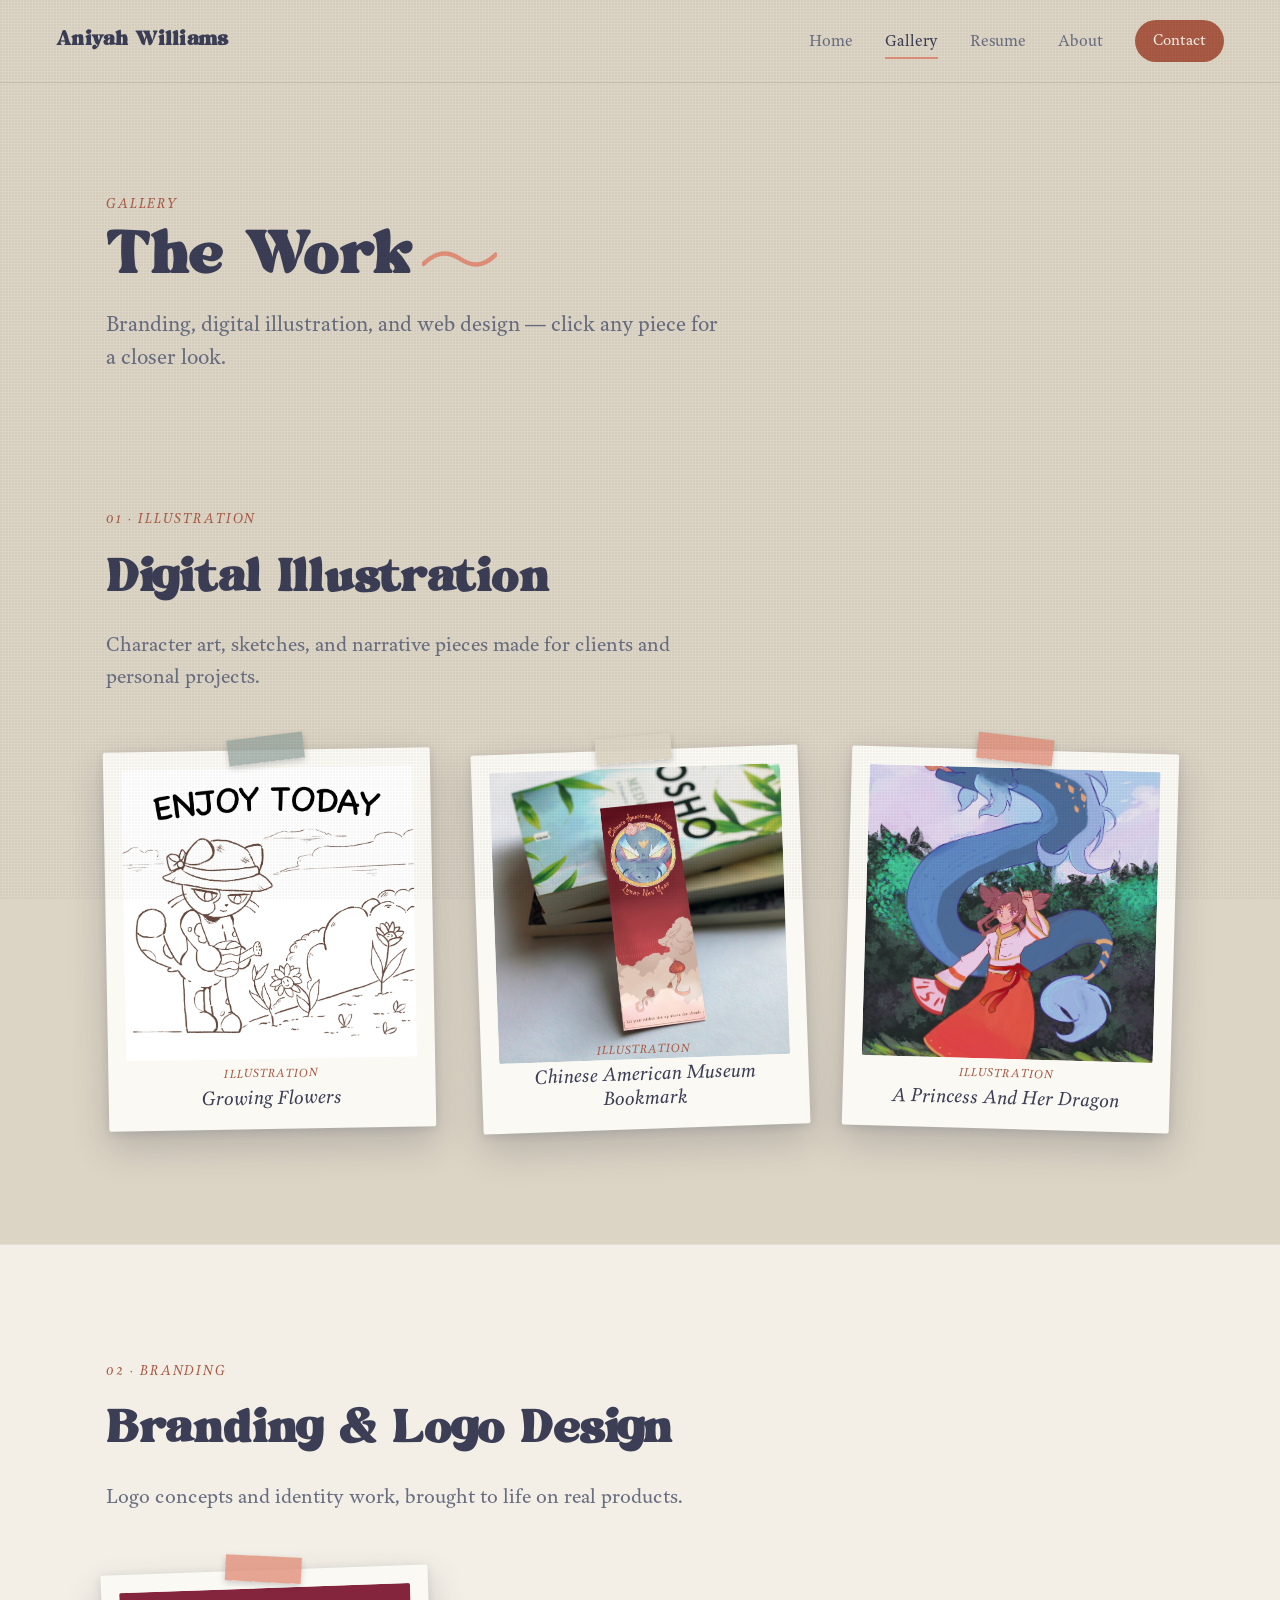
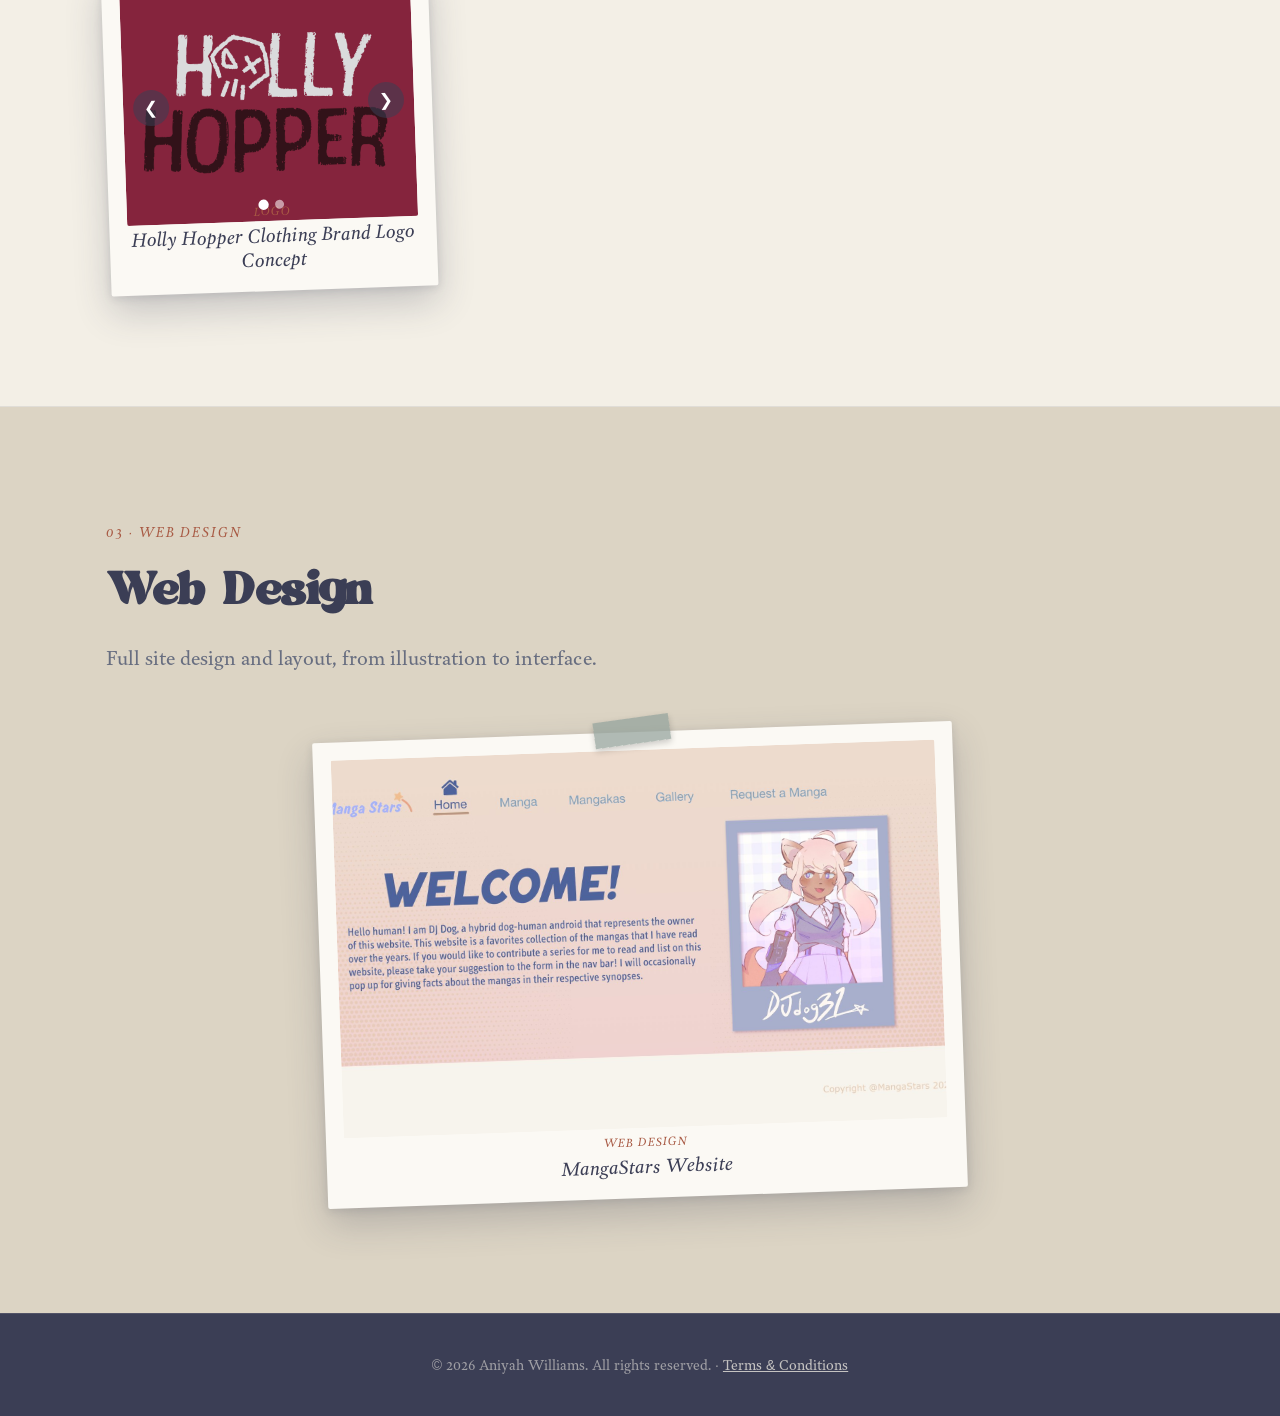
==== gallery.html @ 99037d74 "Replace with new portfolio site (tablet/phone layouts, Pages-ready) Co-Authored-By: Claude Sonnet 5." ====
<!DOCTYPE html>
<html lang="en">
<head>
<meta charset="UTF-8">
<meta name="viewport" content="width=device-width, initial-scale=1.0">
<title>Gallery — Aniyah Williams</title>
<meta name="description" content="Illustration and graphic design gallery by Aniyah Williams — branding, digital illustration, and web design.">
<link rel="stylesheet" href="style.css">
</head>
<body>

<div class="grain"></div>

<header class="site-header">
  <a href="index.html" class="logo">Aniyah Williams</a>
  <nav class="nav">
    <a href="index.html">Home</a>
    <a href="gallery.html" class="active">Gallery</a>
    <a href="resume.html">Resume</a>
    <a href="index.html#about">About</a>
    <a href="contact.html" class="nav-cta">Contact</a>
  </nav>
  <button class="nav-toggle" aria-label="Toggle menu" aria-expanded="false">
    <span></span><span></span><span></span>
  </button>
</header>

<main id="top">

  <!-- PAGE INTRO -->
  <section class="page-intro">
    <p class="eyebrow">Gallery</p>
    <h1>The Work<span class="scribble" aria-hidden="true"></span></h1>
    <p class="hero-sub">Branding, digital illustration, and web design — click any piece for a closer look.</p>
  </section>

  <!-- DIGITAL ILLUSTRATION -->
  <section id="illustration" class="gallery-section">
    <div class="section-head">
      <p class="eyebrow">01 · Illustration</p>
      <h2>Digital Illustration</h2>
      <p class="section-sub">Character art, sketches, and narrative pieces made for clients and personal projects.</p>
    </div>
    <div class="gallery" data-gallery="illustration">
      <figure class="card polaroid pin-c">
        <span class="tape c1" aria-hidden="true"></span>
        <button type="button" class="card-trigger" data-full="assets/growing-flowers.jpg" data-title="Growing Flowers">
          <img src="assets/growing-flowers.jpg" alt="Growing Flowers" loading="lazy">
        </button>
        <figcaption><span class="tag">Illustration</span>Growing Flowers</figcaption>
      </figure>
      <figure class="card polaroid pin-a">
        <span class="tape c3" aria-hidden="true"></span>
        <button type="button" class="card-trigger" data-full="assets/chinese-american-museum-bookmark.jpg" data-title="Chinese American Museum Bookmark">
          <img src="assets/chinese-american-museum-bookmark.jpg" alt="Chinese American Museum Bookmark" loading="lazy">
        </button>
        <figcaption><span class="tag">Illustration</span>Chinese American Museum Bookmark</figcaption>
      </figure>
      <figure class="card polaroid pin-b">
        <span class="tape c2" aria-hidden="true"></span>
        <button type="button" class="card-trigger" data-full="assets/princess-and-her-dragon.jpg" data-title="A Princess And Her Dragon">
          <img src="assets/princess-and-her-dragon.jpg" alt="A Princess And Her Dragon" loading="lazy">
        </button>
        <figcaption><span class="tag">Illustration</span>A Princess And Her Dragon</figcaption>
      </figure>
    </div>
  </section>

  <!-- BRANDING & LOGO DESIGN -->
  <section id="branding" class="gallery-section alt">
    <div class="section-head">
      <p class="eyebrow">02 · Branding</p>
      <h2>Branding &amp; Logo Design</h2>
      <p class="section-sub">Logo concepts and identity work, brought to life on real products.</p>
    </div>
    <div class="gallery" data-gallery="branding">

      <!-- Holly Hopper: carousel (click between logo and sweatshirt mockup) -->
      <figure class="card polaroid pin-a carousel-card">
        <span class="tape c2" aria-hidden="true"></span>
        <div class="carousel-viewport">
          <button type="button" class="card-trigger carousel-slide" data-full="assets/holly-hopper-logo.png" data-title="Holly Hopper Clothing Brand Logo Concept" data-tag="Logo">
            <img src="assets/holly-hopper-logo.png" alt="Holly Hopper Clothing Brand Logo Concept" loading="lazy">
          </button>
          <button type="button" class="card-trigger carousel-slide" data-full="assets/holly-hopper-sweatshirt-mockup.jpg" data-title="Holly Hopper Clothing Brand Logo Concept" data-tag="Mockup" hidden>
            <img src="assets/holly-hopper-sweatshirt-mockup.jpg" alt="Holly Hopper Clothing Brand Logo Concept" loading="lazy">
          </button>
          <button type="button" class="carousel-arrow carousel-prev" aria-label="Previous image">&#10094;</button>
          <button type="button" class="carousel-arrow carousel-next" aria-label="Next image">&#10095;</button>
          <div class="carousel-dots">
            <button type="button" class="carousel-dot active" aria-label="Show logo"></button>
            <button type="button" class="carousel-dot" aria-label="Show sweatshirt mockup"></button>
          </div>
        </div>
        <figcaption><span class="tag">Logo</span>Holly Hopper Clothing Brand Logo Concept</figcaption>
      </figure>

    </div>
  </section>

  <!-- WEB DESIGN -->
  <section id="web-design" class="gallery-section">
    <div class="section-head">
      <p class="eyebrow">03 · Web Design</p>
      <h2>Web Design</h2>
      <p class="section-sub">Full site design and layout, from illustration to interface.</p>
    </div>
    <div class="gallery gallery-wide" data-gallery="web-design">
      <figure class="card polaroid pin-a">
        <span class="tape c1" aria-hidden="true"></span>
        <button type="button" class="card-trigger"
          data-full="assets/mangastars-website.jpg"
          data-title="MangaStars Website"
          data-link="https://xd.adobe.com/view/fbc88819-b9a7-4cab-a18f-7c09ad77867a-ae9b/"
          data-link-label="Prototype">
          <img src="assets/mangastars-website.jpg" alt="MangaStars Website" loading="lazy">
        </button>
        <figcaption><span class="tag">Web Design</span>MangaStars Website</figcaption>
      </figure>
    </div>
  </section>

</main>

<footer class="site-footer">
  <p>&copy; <span id="year"></span> Aniyah Williams. All rights reserved. &middot; <a href="terms.html">Terms &amp; Conditions</a></p>
</footer>

<!-- LIGHTBOX -->
<div class="lightbox" id="lightbox" role="dialog" aria-modal="true" aria-hidden="true">
  <button class="lightbox-close" id="lightboxClose" aria-label="Close">&times;</button>
  <figure class="lightbox-figure">
    <img id="lightboxImage" src="" alt="">
    <figcaption id="lightboxCaption"></figcaption>
    <div class="lightbox-extra" id="lightboxExtra"></div>
  </figure>
</div>

<script src="script.js"></script>
</body>
</html>
---- style.css ----
/* ===========================================================
   Aniyah Williams — Illustration Portfolio
   Sketchbook-inspired design system
=========================================================== */

@font-face {
  font-family: "Garvistest";
  src: url("assets/fonts/garvistest-regular.otf") format("opentype");
  font-weight: 400;
  font-style: normal;
  font-display: swap;
}
@font-face {
  font-family: "Garvistest";
  src: url("assets/fonts/garvistest-italic.otf") format("opentype");
  font-weight: 400;
  font-style: italic;
  font-display: swap;
}
@font-face {
  font-family: "Hukela Wild Display";
  src: url("assets/fonts/hukela-wild-display-regular.otf") format("opentype");
  font-weight: 400;
  font-style: normal;
  font-display: swap;
}

:root {
  --navy: #3B3E55;
  --slate: #686E80;
  --sage: #93A29B;
  --sand: #DCD4C4;
  --coral: #E08E79;
  --terracotta: #A85A44;

  --bg: var(--sand);
  --ink: var(--navy);
  --ink-soft: var(--slate);
  --paper: #F3EFE6;

  --font-display: "Hukela Wild Display", Georgia, serif;
  --display-tracking: 0.016em; /* tracking 16 (1/1000 em units) */
  --font-body: "Garvistest", -apple-system, BlinkMacSystemFont, sans-serif;
  --font-mono: "Garvistest", -apple-system, BlinkMacSystemFont, sans-serif; /* accent cut — always paired with font-style: italic */

  --gutter: clamp(20px, 5vw, 56px);
  --radius: 6px;
  --max-width: 1180px;
  --section-pad: clamp(64px, 9vw, 120px);
}

* { box-sizing: border-box; }

html {
  scroll-behavior: smooth;
  font-size: 106.25%; /* ~17px base */
}

@media (prefers-reduced-motion: reduce) {
  html { scroll-behavior: auto; }
  * { animation: none !important; transition: none !important; }
}

body {
  margin: 0;
  background: var(--bg);
  color: var(--ink);
  font-family: var(--font-body);
  line-height: 1.6;
  -webkit-font-smoothing: antialiased;
  opacity: 0;
  transition: opacity 0.35s ease;
}
body.page-loaded { opacity: 1; }

a {
  color: inherit;
}

img { max-width: 100%; display: block; }

/* subtle paper grain overlay */
.grain {
  position: fixed;
  inset: 0;
  pointer-events: none;
  z-index: 999;
  opacity: 0.035;
  background-image: radial-gradient(circle at 1px 1px, #000 1px, transparent 0);
  background-size: 3px 3px;
}

:focus-visible {
  outline: 2px solid var(--terracotta);
  outline-offset: 3px;
}

/* ---------- Header ---------- */

.site-header {
  position: sticky;
  top: 0;
  z-index: 100;
  display: flex;
  align-items: center;
  justify-content: space-between;
  padding: 20px var(--gutter);
  background: rgba(220, 212, 196, 0.88);
  backdrop-filter: blur(8px);
  border-bottom: 1px solid rgba(59, 62, 85, 0.12);
}

.logo {
  font-family: var(--font-display);
  letter-spacing: var(--display-tracking);
  font-weight: 600;
  font-size: 1.15rem;
  text-decoration: none;
  color: var(--ink);
}

.nav {
  display: flex;
  align-items: center;
  gap: clamp(18px, 2.5vw, 32px);
}

.nav a {
  text-decoration: none;
  font-size: 0.92rem;
  font-weight: 500;
  color: var(--ink-soft);
  position: relative;
  padding: 4px 0;
  transition: color 0.2s ease;
}

.nav a:not(.nav-cta):hover,
.nav a.active:not(.nav-cta) { color: var(--ink); }

.nav a.active:not(.nav-cta)::after { transform: scaleX(1); }

.nav a:not(.nav-cta)::after {
  content: "";
  position: absolute;
  left: 0; right: 0; bottom: -2px;
  height: 2px;
  background: var(--coral);
  transform: scaleX(0);
  transform-origin: left;
  transition: transform 0.25s ease;
}
.nav a:not(.nav-cta):hover::after { transform: scaleX(1); }

.nav-cta {
  background: var(--terracotta);
  color: var(--paper) !important;
  padding: 9px 18px !important;
  border-radius: 999px;
  font-size: 0.88rem !important;
}
.nav-cta:hover { background: var(--navy); }

.nav-toggle {
  display: none;
  flex-direction: column;
  gap: 5px;
  background: none;
  border: none;
  cursor: pointer;
  padding: 6px;
}
.nav-toggle span {
  width: 22px;
  height: 2px;
  background: var(--ink);
}

/* ---------- Buttons ---------- */

.btn {
  display: inline-block;
  text-decoration: none;
  font-family: var(--font-body);
  font-weight: 600;
  font-size: 0.95rem;
  padding: 13px 26px;
  border-radius: 999px;
  transition: transform 0.2s ease, background 0.2s ease, color 0.2s ease;
}
.btn-primary {
  background: var(--terracotta);
  color: var(--paper);
}
.btn-primary:hover { background: var(--navy); transform: translateY(-2px); }

.btn-ghost {
  background: transparent;
  color: var(--ink);
  border: 1.5px solid var(--slate);
}
.btn-ghost:hover { border-color: var(--navy); transform: translateY(-2px); }

/* ---------- Eyebrow / labels ---------- */

.eyebrow {
  font-family: var(--font-mono);
  font-style: italic;
  font-size: 0.78rem;
  text-transform: uppercase;
  letter-spacing: 0.14em;
  color: var(--terracotta);
  margin: 0 0 14px;
}

/* ---------- Hero ---------- */

.hero {
  position: relative;
  max-width: var(--max-width);
  margin: 0 auto;
  padding: clamp(80px, 12vw, 150px) var(--gutter) var(--section-pad);
}

.hero-inner { max-width: 760px; }

.hero h1 {
  font-family: var(--font-display);
  letter-spacing: var(--display-tracking);
  font-weight: 600;
  font-size: clamp(2.4rem, 6vw, 4.2rem);
  line-height: 1.05;
  margin: 0 0 28px;
  color: var(--ink);
}

.scribble {
  display: inline-block;
  width: 1.3em;
  height: 0.4em;
  margin-left: 0.15em;
  vertical-align: middle;
}
.scribble::after {
  content: "";
  display: block;
  width: 100%;
  height: 100%;
  background: url("data:image/svg+xml,%3Csvg xmlns='http://www.w3.org/2000/svg' viewBox='0 0 100 30'%3E%3Cpath d='M2 22 C 20 5, 35 5, 50 15 S 80 28, 98 10' stroke='%23E08E79' stroke-width='6' fill='none' stroke-linecap='round'/%3E%3C/svg%3E") no-repeat center / contain;
}
.scribble.small { width: 1em; height: 0.35em; }

.hero-sub {
  font-size: 1.22rem;
  color: var(--ink-soft);
  max-width: 52ch;
  margin: 0 0 36px;
}

.hero-actions {
  display: flex;
  gap: 16px;
  flex-wrap: wrap;
}

.hero-tape {
  position: absolute;
  top: 40px;
  right: 8%;
  width: 90px;
  height: 28px;
  background: rgba(147, 162, 155, 0.55);
  transform: rotate(8deg);
  box-shadow: 0 2px 6px rgba(59,62,85,0.15);
  display: none;
}
@media (min-width: 900px) { .hero-tape { display: block; } }

/* ---------- Page intro (gallery / resume headers) ---------- */

.page-intro {
  max-width: var(--max-width);
  margin: 0 auto;
  padding: clamp(64px, 10vw, 110px) var(--gutter) 20px;
}

.page-intro h1 {
  font-family: var(--font-display);
  letter-spacing: var(--display-tracking);
  font-weight: 600;
  font-size: clamp(2.2rem, 5vw, 3.4rem);
  margin: 0 0 18px;
  line-height: 1.05;
}

.page-intro .hero-sub { margin: 0; }

.section-cta {
  margin-top: 44px;
}

/* ---------- Gallery sections ---------- */

.gallery-section {
  max-width: var(--max-width);
  margin: 0 auto;
  padding: var(--section-pad) var(--gutter);
}

.gallery-section.alt {
  max-width: none;
  background: var(--paper);
  border-top: 1px solid rgba(59,62,85,0.1);
  border-bottom: 1px solid rgba(59,62,85,0.1);
  /* keep content on the same left edge as the non-tinted sections */
  padding-left: max(var(--gutter), calc((100% - var(--max-width)) / 2 + var(--gutter)));
  padding-right: max(var(--gutter), calc((100% - var(--max-width)) / 2 + var(--gutter)));
}

.section-head {
  max-width: 620px;
  margin-bottom: 48px;
}

.section-head h2 {
  font-family: var(--font-display);
  letter-spacing: var(--display-tracking);
  font-size: clamp(1.9rem, 3.5vw, 2.7rem);
  margin: 0 0 14px;
  font-weight: 600;
}

.section-sub {
  color: var(--ink-soft);
  font-size: 1.15rem;
  margin: 0;
}

.gallery {
  display: grid;
  grid-template-columns: repeat(auto-fill, minmax(min(100%, 320px), 1fr));
  gap: 64px 44px;
  padding-top: 10px;
}

.gallery-wide {
  grid-template-columns: repeat(auto-fill, minmax(min(100%, 380px), 1fr));
}

#web-design .gallery {
  max-width: 640px;
  margin: 0 auto;
}

.card {
  margin: 0;
  transition: transform 0.3s ease;
}
.card:hover { transform: translateY(-6px); }

.card.pin-a { --tilt: -2deg; transform: rotate(var(--tilt)); }
.card.pin-b { --tilt: 1.6deg; transform: rotate(var(--tilt)); }
.card.pin-c { --tilt: -1deg; transform: rotate(var(--tilt)); }
.card.pin-a:hover, .card.pin-b:hover, .card.pin-c:hover { transform: translateY(-6px) rotate(0deg); }

.card-image {
  aspect-ratio: 4 / 3;
  border-radius: var(--radius);
  display: flex;
  align-items: center;
  justify-content: center;
  text-align: center;
  padding: 20px;
  font-family: var(--font-mono);
  font-style: italic;
  font-size: 0.82rem;
  color: rgba(255,255,255,0.85);
  box-shadow: 0 8px 20px rgba(59,62,85,0.15);
  border: 1px solid rgba(59,62,85,0.08);
}

/* ---------- Polaroid gallery cards ---------- */

.polaroid {
  position: relative;
  background: #FBF9F4;
  padding: 18px 18px 70px;
  box-shadow: 0 16px 36px rgba(59,62,85,0.24), 0 2px 8px rgba(59,62,85,0.14);
  border-radius: 2px;
}

.polaroid .card-trigger {
  display: block;
  width: 100%;
  padding: 0;
  border: none;
  background: none;
  cursor: pointer;
  overflow: hidden;
  border-radius: 2px;
  box-shadow: none;
}
.polaroid .card-trigger:focus-visible { outline-offset: 4px; }

.polaroid .card-trigger img,
.polaroid .carousel-slide img {
  width: 100%;
  aspect-ratio: 1 / 1;
  object-fit: cover;
  display: block;
}

.gallery-wide .polaroid .card-trigger img { aspect-ratio: 16 / 10; }

.polaroid figcaption {
  position: absolute;
  left: 18px;
  right: 18px;
  bottom: 18px;
  margin: 0;
  display: block;
  text-align: center;
  font-family: var(--font-body);
  font-style: italic;
  font-weight: 400;
  font-size: 1.1rem;
  color: var(--ink);
  line-height: 1.3;
}
.polaroid figcaption .tag {
  display: block;
  font-family: var(--font-mono);
  font-style: italic;
  font-size: 0.68rem;
  letter-spacing: 0.09em;
  color: var(--terracotta);
  margin-bottom: 5px;
  border: none;
  padding: 0;
  text-transform: uppercase;
}

/* Tape accents */
.tape {
  position: absolute;
  top: -14px;
  left: 50%;
  width: 76px;
  height: 26px;
  z-index: 2;
  box-shadow: 0 3px 6px rgba(0,0,0,0.18);
  pointer-events: none;
}
.tape.c1 { background: rgba(147, 162, 155, 0.72); transform: translateX(-50%) rotate(-6deg); }
.tape.c2 { background: rgba(224, 142, 121, 0.78); transform: translateX(-50%) rotate(5deg); }
.tape.c3 { background: rgba(220, 212, 196, 0.9); transform: translateX(-50%) rotate(-3deg); }

/* ---------- Carousel (Holly Hopper branding card) ---------- */

.carousel-viewport {
  position: relative;
}

.carousel-slide {
  display: block;
  width: 100%;
  padding: 0;
  border: none;
  background: none;
  cursor: pointer;
  overflow: hidden;
  border-radius: 2px;
}
/* A class-level "display: block" above beats the browser's default
   [hidden] { display: none } rule, so it has to be restated explicitly
   here with higher specificity — otherwise both slides show at once. */
.carousel-slide[hidden] {
  display: none;
}

.polaroid .carousel-slide img { aspect-ratio: 5 / 4; }

.carousel-arrow {
  position: absolute;
  top: 50%;
  transform: translateY(-50%);
  width: 36px;
  height: 36px;
  border-radius: 50%;
  border: none;
  background: rgba(59, 62, 85, 0.55);
  color: #fff;
  font-size: 1rem;
  display: flex;
  align-items: center;
  justify-content: center;
  cursor: pointer;
  z-index: 4;
  transition: background 0.2s ease;
}
.carousel-arrow:hover { background: rgba(59, 62, 85, 0.85); }
.carousel-prev { left: 10px; }
.carousel-next { right: 10px; }

.carousel-dots {
  position: absolute;
  bottom: 12px;
  left: 50%;
  transform: translateX(-50%);
  display: flex;
  gap: 7px;
  z-index: 4;
}
.carousel-dot {
  width: 9px;
  height: 9px;
  border-radius: 50%;
  border: none;
  padding: 0;
  background: rgba(255,255,255,0.55);
  cursor: pointer;
  transition: background 0.2s ease, transform 0.2s ease;
}
.carousel-dot.active { background: #fff; transform: scale(1.15); }

/* ---------- Lightbox ---------- */

.lightbox {
  position: fixed;
  inset: 0;
  z-index: 1000;
  display: none;
  align-items: center;
  justify-content: center;
  padding: clamp(20px, 5vw, 60px);
  background: rgba(59, 62, 85, 0.92);
}
.lightbox.open { display: flex; }

.lightbox-figure {
  margin: 0;
  max-width: min(90vw, 1100px);
  max-height: 90vh;
  display: flex;
  flex-direction: column;
  align-items: center;
  gap: 16px;
}

.lightbox-figure img {
  max-width: 100%;
  max-height: 78vh;
  width: auto;
  height: auto;
  border-radius: 4px;
  box-shadow: 0 20px 50px rgba(0,0,0,0.4);
}

.lightbox-figure figcaption {
  color: var(--paper);
  font-family: var(--font-mono);
  font-style: italic;
  font-size: 0.9rem;
  text-align: center;
  max-width: 60ch;
}

.lightbox-extra:empty { display: none; }

.pill-link {
  display: inline-block;
  background: var(--sand);
  color: var(--navy);
  font-family: var(--font-mono);
  font-style: italic;
  font-size: 0.78rem;
  font-weight: 700;
  letter-spacing: 0.07em;
  text-transform: uppercase;
  text-decoration: none;
  padding: 9px 20px;
  border-radius: 999px;
  transition: transform 0.2s ease, background 0.2s ease;
}
.pill-link:hover {
  background: #fff;
  transform: translateY(-2px);
}

.lightbox-close {
  position: absolute;
  top: 20px;
  right: 24px;
  background: none;
  border: none;
  color: var(--paper);
  font-size: 2.4rem;
  line-height: 1;
  cursor: pointer;
  padding: 6px 10px;
}
.lightbox-close:hover { color: var(--coral); }

.ph-navy { background: var(--navy); }
.ph-slate { background: var(--slate); }
.ph-sage { background: var(--sage); color: rgba(59,62,85,0.75); }
.ph-sand { background: #CFC6B2; color: rgba(59,62,85,0.75); }
.ph-coral { background: var(--coral); }
.ph-terracotta { background: var(--terracotta); }

figcaption {
  margin-top: 12px;
  font-size: 0.92rem;
  color: var(--ink);
  display: flex;
  align-items: center;
  gap: 8px;
}

.tag {
  font-family: var(--font-mono);
  font-style: italic;
  font-size: 0.7rem;
  text-transform: uppercase;
  letter-spacing: 0.06em;
  color: var(--terracotta);
  border: 1px solid var(--terracotta);
  border-radius: 999px;
  padding: 2px 9px;
}

/* ---------- About ---------- */

.about-section {
  max-width: var(--max-width);
  margin: 0 auto;
  padding: var(--section-pad) var(--gutter);
}

.about-grid {
  display: grid;
  grid-template-columns: 1fr;
  gap: 48px;
  align-items: center;
}

@media (min-width: 800px) {
  .about-grid { grid-template-columns: 0.85fr 1.15fr; }
}

.about-image {
  aspect-ratio: 4 / 5;
  border-radius: var(--radius);
  display: flex;
  align-items: center;
  justify-content: center;
  text-align: center;
  padding: 24px;
  font-family: var(--font-mono);
  font-style: italic;
  font-size: 0.82rem;
  color: rgba(255,255,255,0.85);
  transform: rotate(-1deg);
  box-shadow: 0 10px 24px rgba(59,62,85,0.18);
}

.about-copy h2 {
  font-family: var(--font-display);
  letter-spacing: var(--display-tracking);
  font-size: clamp(1.9rem, 3.5vw, 2.6rem);
  margin: 0 0 20px;
  font-weight: 600;
}

.about-copy p {
  color: var(--ink-soft);
  font-size: 1.15rem;
  max-width: 56ch;
}

.skills-list {
  list-style: none;
  padding: 0;
  margin: 28px 0 0;
  display: flex;
  flex-wrap: wrap;
  gap: 10px;
}
.skills-list li {
  font-family: var(--font-mono);
  font-style: italic;
  font-size: 0.8rem;
  background: var(--paper);
  border: 1px solid rgba(59,62,85,0.15);
  border-radius: 999px;
  padding: 7px 14px;
  color: var(--ink);
}

/* ---------- Contact ---------- */

.contact-section {
  background: var(--navy);
  color: var(--paper);
  text-align: center;
  padding: var(--section-pad) var(--gutter);
}
.contact-section .eyebrow { color: var(--coral); }
.contact-section h2 {
  font-family: var(--font-display);
  letter-spacing: var(--display-tracking);
  font-weight: 600;
  font-size: clamp(2rem, 4.5vw, 3rem);
  margin: 0 0 18px;
}
.contact-section .section-sub {
  color: rgba(243,239,230,0.75);
  max-width: 46ch;
  margin: 0 auto 36px;
}

.contact-actions {
  margin-bottom: 40px;
  display: flex;
  justify-content: center;
  gap: 16px;
  flex-wrap: wrap;
}
.contact-section .btn-ghost {
  color: var(--paper);
  border-color: rgba(243,239,230,0.45);
}
.contact-section .btn-ghost:hover {
  border-color: var(--coral);
  color: var(--coral);
}

.social-links {
  display: flex;
  justify-content: center;
  gap: 28px;
  flex-wrap: wrap;
}
.social-links a {
  text-decoration: none;
  font-size: 0.9rem;
  color: rgba(243,239,230,0.8);
  border-bottom: 1px solid transparent;
  transition: border-color 0.2s ease, color 0.2s ease;
}
.social-links a:hover {
  color: var(--paper);
  border-color: var(--coral);
}

/* ---------- Terms & Conditions page ---------- */

.legal-section {
  max-width: 760px;
  margin: 0 auto;
  padding: 10px var(--gutter) var(--section-pad);
}

.legal-block { margin-bottom: 36px; }
.legal-block:last-of-type { margin-bottom: 0; }

.legal-block h2 {
  font-family: var(--font-display);
  letter-spacing: var(--display-tracking);
  font-size: 1.3rem;
  font-weight: 400;
  margin: 0 0 12px;
  color: var(--ink);
}

.legal-block p {
  color: var(--ink-soft);
  font-size: 1.1rem;
  max-width: 68ch;
  margin: 0 0 12px;
}
.legal-block p:last-child { margin-bottom: 0; }

.legal-block ul {
  color: var(--ink-soft);
  font-size: 1.05rem;
  padding-left: 22px;
  margin: 0;
}
.legal-block ul li { margin-bottom: 10px; }
.legal-block ul li:last-child { margin-bottom: 0; }

.legal-block a { color: var(--terracotta); }

.legal-updated {
  font-family: var(--font-body);
  font-style: italic;
  font-size: 0.9rem;
  color: var(--slate);
  margin-top: 44px;
}

/* ---------- Contact page & form ---------- */

.contact-page-section {
  max-width: 680px;
  margin: 0 auto;
  padding: 10px var(--gutter) var(--section-pad);
}

.contact-form {
  display: flex;
  flex-direction: column;
  gap: 22px;
  background: var(--paper);
  border: 1px solid rgba(59,62,85,0.12);
  border-radius: 8px;
  padding: clamp(24px, 4vw, 40px);
  box-shadow: 0 14px 32px rgba(59,62,85,0.12);
}

.form-field {
  display: flex;
  flex-direction: column;
  gap: 8px;
}

.form-field label {
  font-family: var(--font-mono);
  font-style: italic;
  font-size: 0.78rem;
  text-transform: uppercase;
  letter-spacing: 0.08em;
  color: var(--terracotta);
}

.form-field input,
.form-field textarea {
  font-family: var(--font-body);
  font-size: 1.05rem;
  color: var(--ink);
  background: #fff;
  border: 1.5px solid rgba(59,62,85,0.18);
  border-radius: 6px;
  padding: 12px 14px;
  resize: vertical;
}
.form-field input:focus,
.form-field textarea:focus {
  border-color: var(--terracotta);
  outline: none;
}

.form-honey { display: none; }

.contact-form .btn-primary {
  border: none;
  font-size: 1rem;
  cursor: pointer;
  align-self: flex-start;
}

.contact-form-note {
  color: var(--ink-soft);
  font-size: 0.95rem;
  margin-top: 28px;
  text-align: center;
}
.contact-form-note a {
  color: var(--terracotta);
  text-decoration: underline;
}

/* ---------- Resume ---------- */

.resume-intro { padding-bottom: 10px; }

.resume-intro .hero-sub {
  font-family: var(--font-mono);
  font-style: italic;
  font-size: 0.95rem;
  color: var(--terracotta);
  margin-bottom: 20px;
}

.resume-contact {
  display: flex;
  flex-wrap: wrap;
  gap: 10px;
  align-items: center;
  color: var(--ink-soft);
  font-size: 0.92rem;
  margin-bottom: 28px;
}
.resume-contact a {
  text-decoration: none;
  color: var(--ink-soft);
  border-bottom: 1px solid transparent;
  transition: color 0.2s ease, border-color 0.2s ease;
}
.resume-contact a:hover { color: var(--ink); border-color: var(--coral); }
.resume-contact span { color: var(--slate); opacity: 0.6; }

.resume-actions { margin-bottom: 10px; }

.resume-section {
  max-width: var(--max-width);
  margin: 0 auto;
  padding: 20px var(--gutter) var(--section-pad);
}

.resume-layout {
  display: grid;
  grid-template-columns: 1fr;
  gap: 56px;
}
@media (min-width: 900px) {
  .resume-layout { grid-template-columns: 2fr 1fr; }
}

.resume-block { margin-bottom: 44px; }
.resume-block:last-child { margin-bottom: 0; }

.resume-block h2 {
  font-family: var(--font-display);
  letter-spacing: var(--display-tracking);
  font-size: 1.4rem;
  font-weight: 600;
  margin: 0 0 20px;
  padding-bottom: 10px;
  border-bottom: 2px solid var(--terracotta);
  display: inline-block;
}

.resume-block > p { color: var(--ink-soft); max-width: 62ch; font-size: 1.1rem; }

.resume-entry { margin-bottom: 26px; }
.resume-entry:last-child { margin-bottom: 0; }

.resume-entry-head {
  display: flex;
  flex-wrap: wrap;
  justify-content: space-between;
  align-items: baseline;
  gap: 6px 16px;
}

.resume-entry h3,
.resume-course {
  font-family: var(--font-body);
  font-size: 1.02rem;
  font-weight: 600;
  margin: 0;
  color: var(--ink);
}

.resume-course { margin-bottom: 10px; }

.resume-date {
  font-family: var(--font-mono);
  font-style: italic;
  font-size: 0.8rem;
  color: var(--terracotta);
  white-space: nowrap;
}

.resume-org {
  font-size: 0.92rem;
  color: var(--ink-soft);
  margin: 2px 0 10px;
  font-style: italic;
}

.resume-entry ul {
  margin: 0;
  padding-left: 20px;
  color: var(--ink-soft);
  font-size: 1.05rem;
}
.resume-entry ul li { margin-bottom: 6px; }
.resume-entry ul li:last-child { margin-bottom: 0; }

.proficiency-list,
.skills-list.vertical {
  list-style: none;
  padding: 0;
  margin: 0;
  display: flex;
  flex-direction: column;
  gap: 12px;
}

.proficiency-list li {
  display: flex;
  align-items: center;
  gap: 12px;
  font-size: 0.95rem;
  color: var(--ink);
}

.proficiency-badge {
  display: inline-flex;
  align-items: center;
  justify-content: center;
  width: 34px;
  height: 34px;
  border-radius: 8px;
  background: var(--navy);
  color: var(--paper);
  font-family: var(--font-mono);
  font-style: italic;
  font-size: 0.72rem;
  font-weight: 700;
  flex-shrink: 0;
}

.skills-list.vertical li {
  font-family: var(--font-mono);
  font-style: italic;
  font-size: 0.85rem;
  background: var(--paper);
  border: 1px solid rgba(59,62,85,0.15);
  border-radius: 999px;
  padding: 8px 16px;
  display: inline-block;
  width: fit-content;
}

/* ---------- Gallery photo loader (camera snap animation) ---------- */

.photo-loader {
  position: fixed;
  inset: 0;
  z-index: 2000;
  display: flex;
  align-items: center;
  justify-content: center;
  background: var(--bg);
  opacity: 0;
  pointer-events: none;
  transition: opacity 0.2s ease;
}
.photo-loader.active {
  opacity: 1;
  pointer-events: all;
}

.photo-loader-inner {
  position: relative;
  z-index: 2;
  display: flex;
  flex-direction: column;
  align-items: center;
  gap: 22px;
}

.loader-gif {
  width: 128px;
  height: 128px;
  object-fit: contain;
}

.loader-text {
  font-family: var(--font-mono);
  font-style: italic;
  font-size: 0.84rem;
  letter-spacing: 0.1em;
  text-transform: uppercase;
  color: var(--navy);
  margin: 0;
  opacity: 0;
}
.photo-loader.active .loader-text {
  animation: loader-text-fade 0.4s ease 0.15s forwards;
}

@keyframes loader-text-fade {
  to { opacity: 1; }
}

@media (prefers-reduced-motion: reduce) {
  .photo-loader.active .loader-text {
    animation: none;
    opacity: 1;
  }
}

/* ---------- Footer ---------- */

.site-footer {
  text-align: center;
  padding: 26px 20px;
  background: var(--navy);
  color: rgba(243,239,230,0.55);
  font-size: 0.82rem;
  border-top: 1px solid rgba(243,239,230,0.12);
}
.site-footer a {
  color: rgba(243,239,230,0.75);
  text-decoration: underline;
}
.site-footer a:hover { color: var(--coral); }

/* ---------- Responsive nav ---------- */

/* ===========================================================
   Responsive: tablet (<= 1024px) and phone (<= 600px)
=========================================================== */

/* Tablet */
@media (max-width: 1024px) {
  :root { --section-pad: clamp(56px, 8vw, 90px); --gutter: 28px; }

  .site-header { padding: 16px var(--gutter); }
  .nav { gap: 20px; }

  .hero { padding-top: 90px; }
  .hero h1 { font-size: clamp(2.4rem, 6.4vw, 3.6rem); }

  .gallery { gap: 56px 36px; }
  .about-grid { gap: 36px; }
  .resume-layout { gap: 40px; }
}

/* Mobile navigation (small tablets and phones) */
@media (max-width: 760px) {
  .nav {
    position: absolute;
    top: 100%;
    left: 0;
    right: 0;
    background: var(--bg);
    flex-direction: column;
    align-items: flex-start;
    gap: 0;
    padding: 8px 24px 20px;
    border-bottom: 1px solid rgba(59,62,85,0.12);
    transform: translateY(-12px);
    opacity: 0;
    visibility: hidden;
    pointer-events: none;
    transition: transform 0.25s ease, opacity 0.25s ease, visibility 0s linear 0.25s;
  }
  .nav.open {
    transform: translateY(0);
    opacity: 1;
    visibility: visible;
    pointer-events: auto;
    transition: transform 0.25s ease, opacity 0.25s ease;
  }
  .nav a { width: 100%; padding: 14px 0; font-size: 1.05rem; }
  .nav a:not(.nav-cta)::after { display: none; }
  .nav-cta { margin-top: 10px; text-align: center; }
  .nav-toggle { display: flex; padding: 10px; }

  .about-grid { grid-template-columns: 1fr; }
  .about-image { max-width: 420px; }
}

/* Phone */
@media (max-width: 600px) {
  html { font-size: 100%; }
  :root { --section-pad: 56px; --gutter: 18px; }

  .site-header { padding: 12px var(--gutter); }
  .logo { font-size: 1.05rem; }

  .hero { padding: 56px var(--gutter) 48px; }
  .hero h1 { font-size: clamp(2.1rem, 10vw, 2.8rem); margin-bottom: 20px; }
  .hero h1 br { display: none; }
  .hero-sub { font-size: 1.1rem; }
  .hero-actions { flex-direction: column; align-items: stretch; }
  .hero-actions .btn { text-align: center; }

  .page-intro { padding: 48px var(--gutter) 12px; }
  .page-intro h1 { font-size: clamp(2rem, 9vw, 2.6rem); }

  .gallery-section { padding-top: 48px; padding-bottom: 48px; }

  .section-head { margin-bottom: 32px; }
  .section-sub, .about-copy p { font-size: 1.05rem; }

  .gallery { grid-template-columns: 1fr; gap: 48px; }
  .card.pin-a { --tilt: -1deg; }
  .card.pin-b { --tilt: 0.8deg; }
  .card.pin-c { --tilt: -0.5deg; }

  .polaroid { padding: 12px 12px 60px; }
  .polaroid figcaption { left: 12px; right: 12px; bottom: 12px; font-size: 1rem; }
  .tape { width: 60px; height: 22px; top: -12px; }

  .carousel-arrow { width: 40px; height: 40px; }
  .carousel-prev { left: 6px; }
  .carousel-next { right: 6px; }

  .lightbox { padding: 56px 12px 20px; }
  .lightbox-figure img { max-height: 68vh; }
  .lightbox-close { top: 8px; right: 10px; }

  .resume-entry-head { flex-direction: column; gap: 2px; }
  .resume-date { white-space: normal; }
  .resume-block h2 { font-size: 1.25rem; }

  .contact-actions { flex-direction: column; align-items: stretch; }
  .contact-actions .btn { text-align: center; word-break: break-word; }
  .social-links { gap: 18px; }
  .contact-form { padding: 22px 18px; }
  .contact-form .btn-primary { align-self: stretch; text-align: center; }
  .form-field input, .form-field textarea { font-size: 1rem; }

  .loader-gif { width: 104px; height: 104px; }
  .site-footer { padding: 22px 16px; line-height: 1.7; }
}

/* Touch devices: no sticky hover lift */
@media (hover: none) {
  .card:hover,
  .card.pin-a:hover, .card.pin-b:hover, .card.pin-c:hover { transform: rotate(var(--tilt, 0deg)); }
}
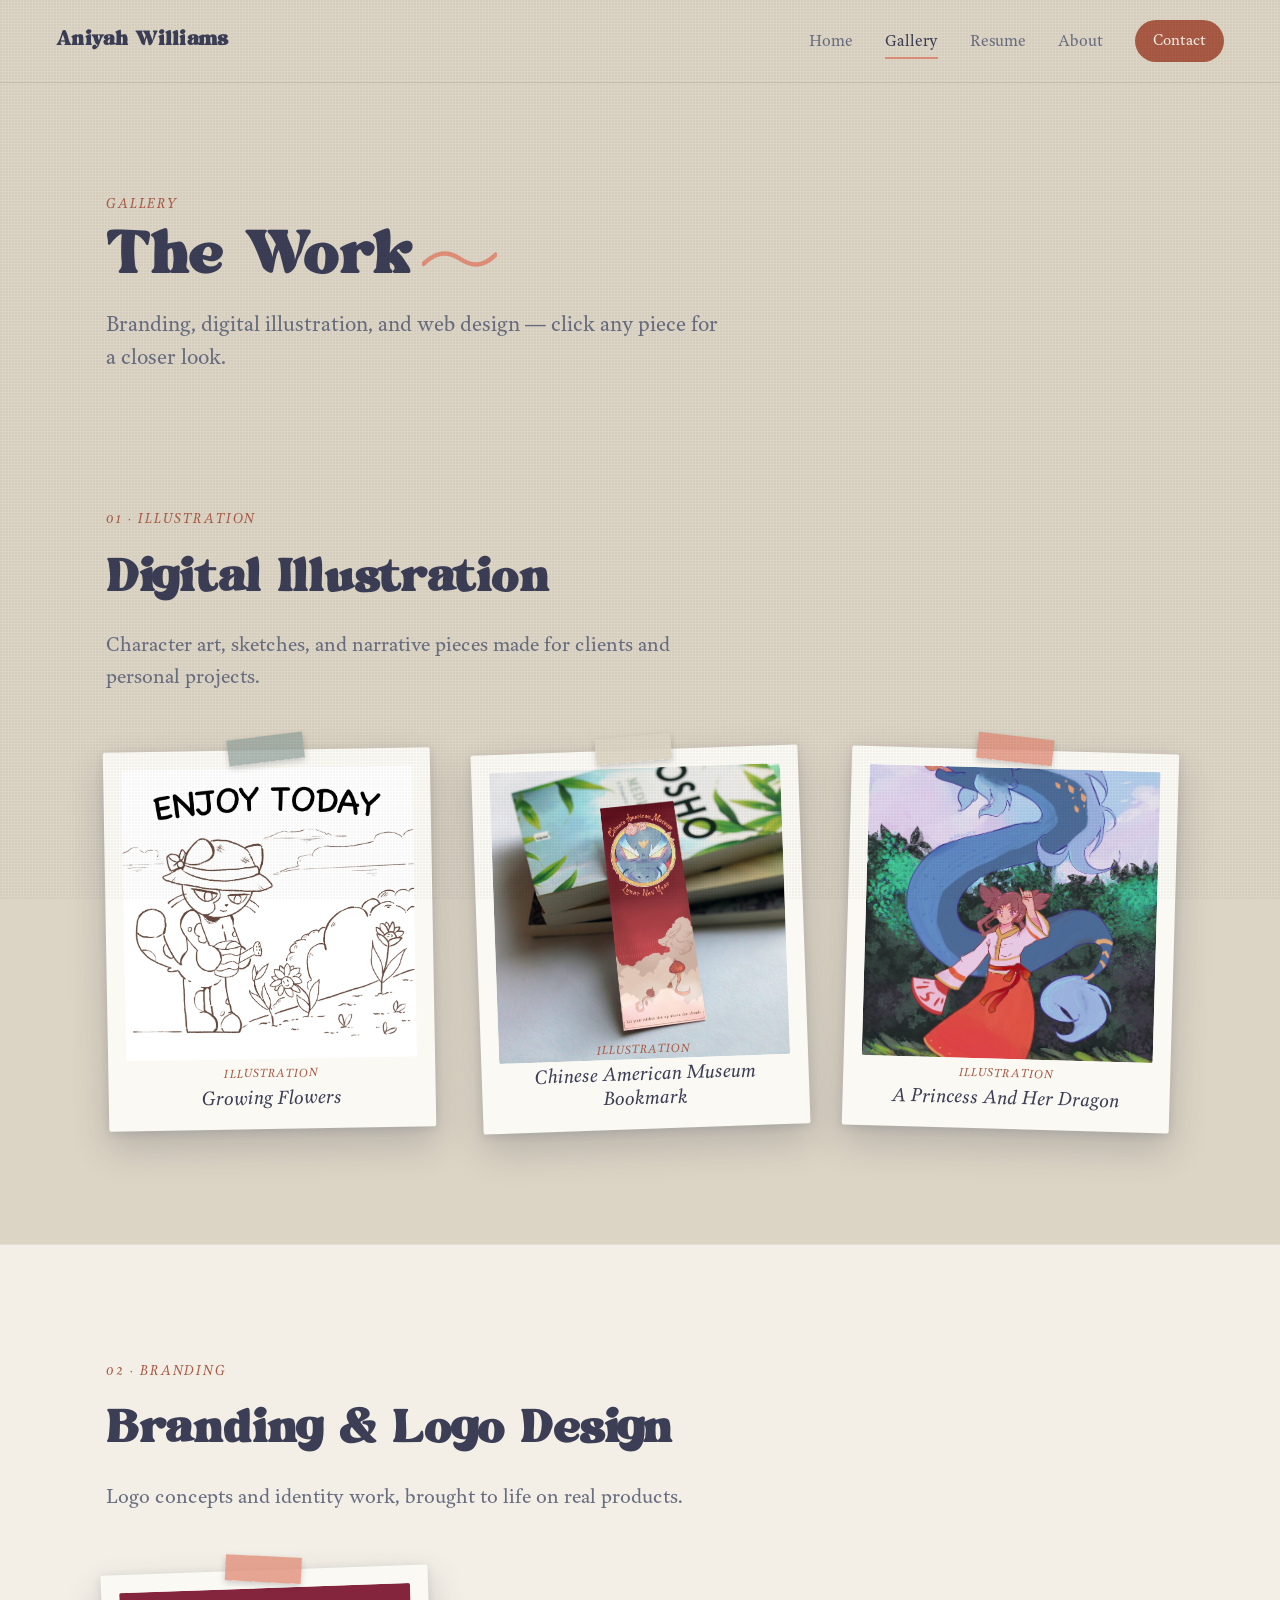
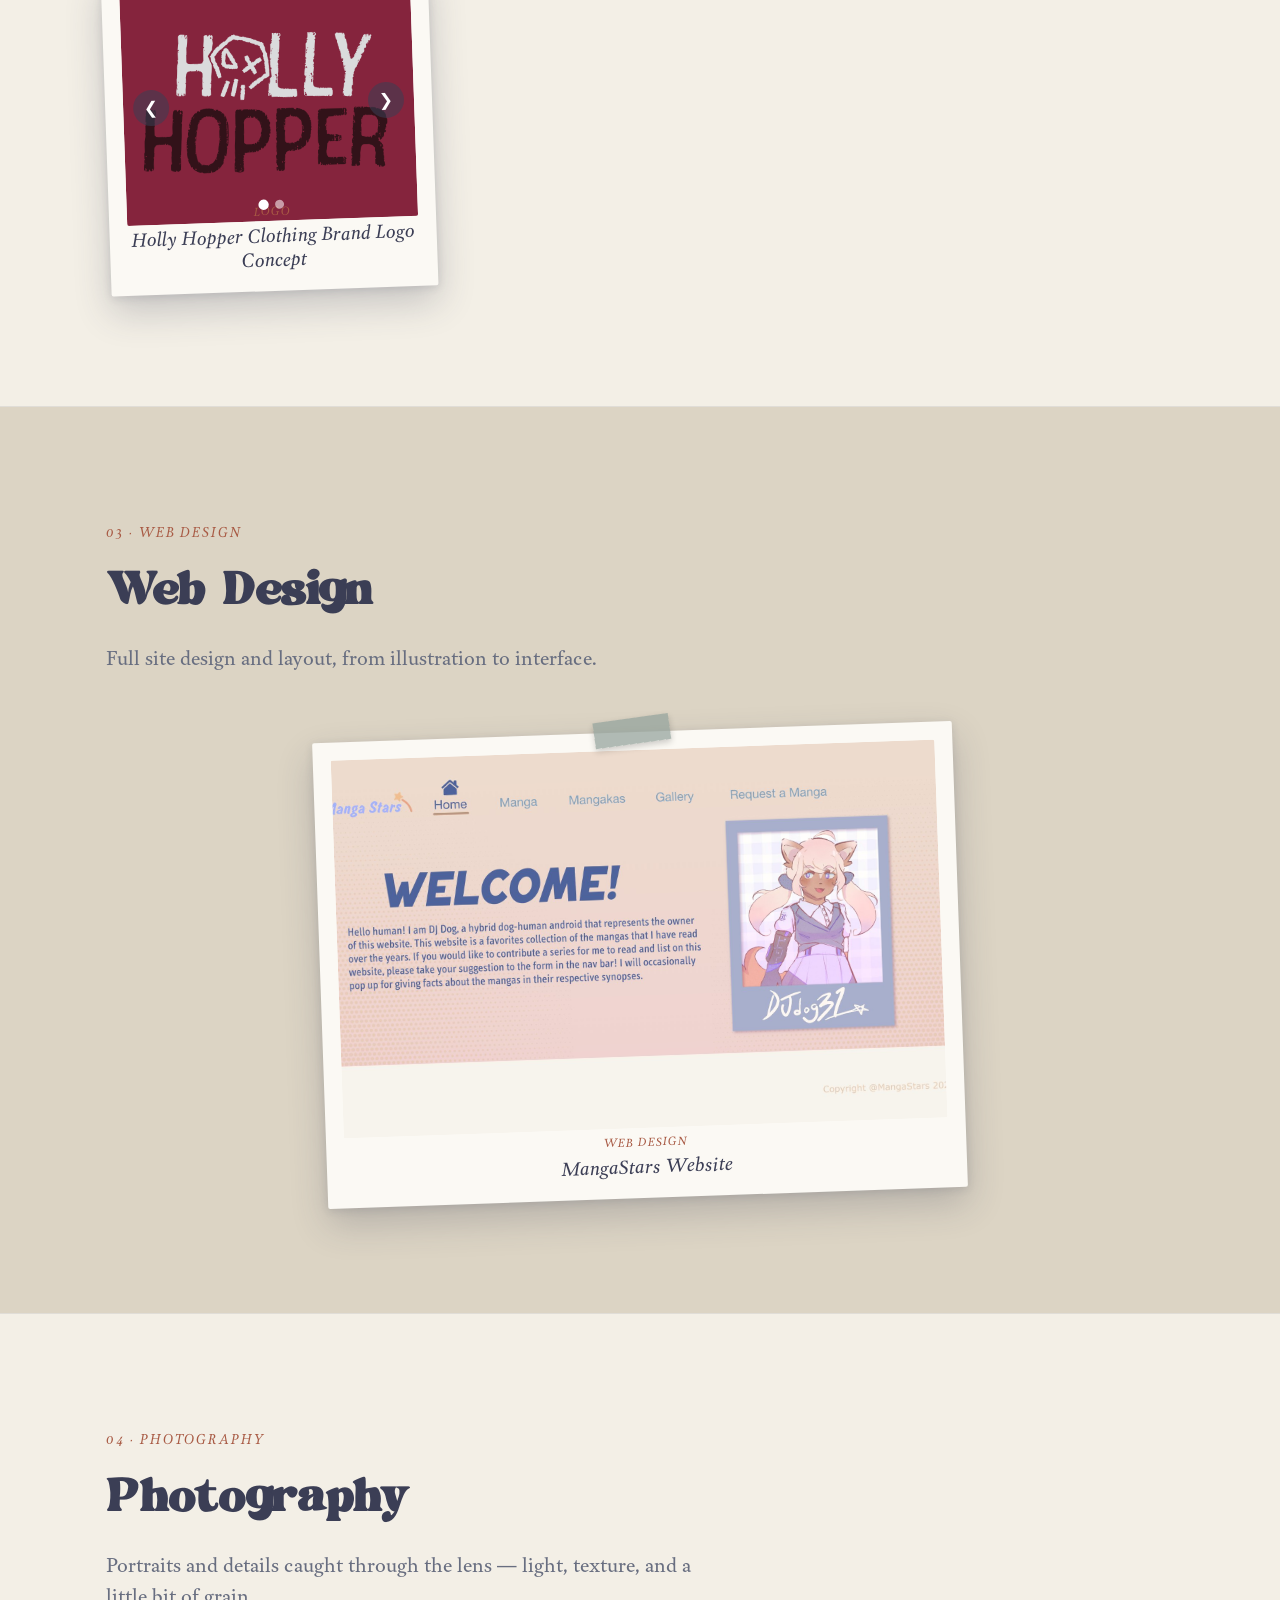
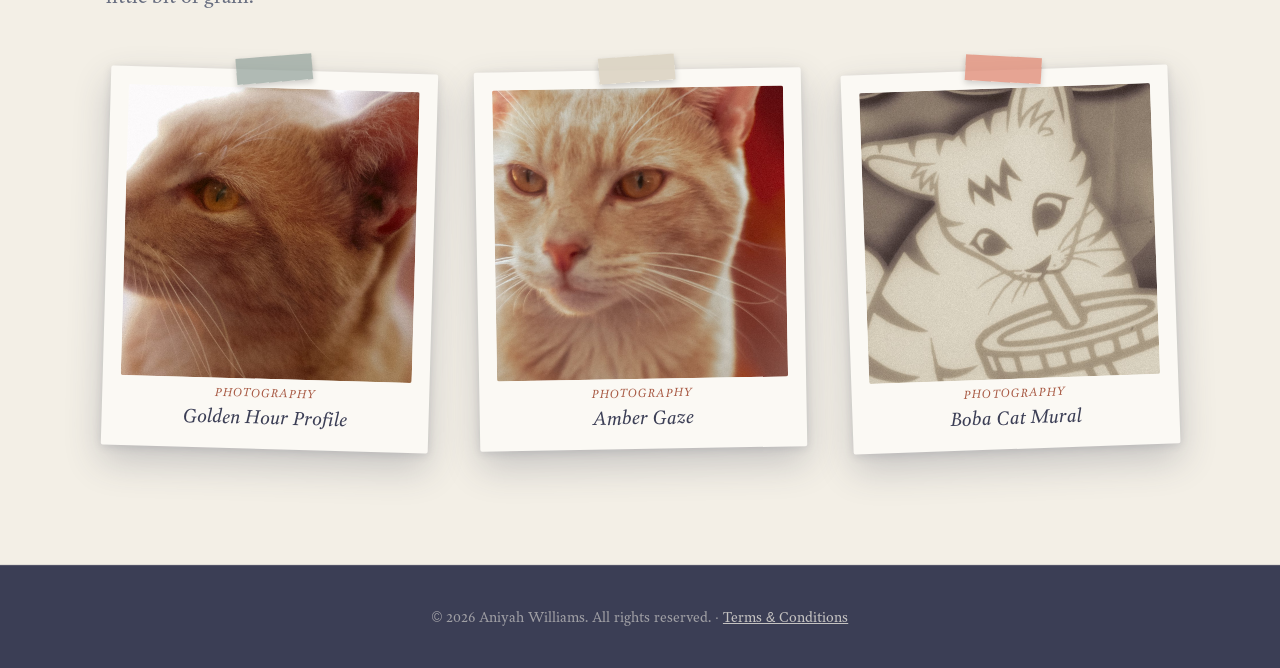
==== commit 9795bd0d: "Add Photography gallery section and intermediate photography skill on resume Co-Authored-By: Claude " ====
--- a/gallery.html
+++ b/gallery.html
@@ -4,7 +4,7 @@
 <meta charset="UTF-8">
 <meta name="viewport" content="width=device-width, initial-scale=1.0">
 <title>Gallery — Aniyah Williams</title>
-<meta name="description" content="Illustration and graphic design gallery by Aniyah Williams — branding, digital illustration, and web design.">
+<meta name="description" content="Illustration and graphic design gallery by Aniyah Williams — branding, digital illustration, web design, and photography.">
 <link rel="stylesheet" href="style.css">
 </head>
 <body>
@@ -120,6 +120,38 @@
     </div>
   </section>
 
+  <!-- PHOTOGRAPHY -->
+  <section id="photography" class="gallery-section alt">
+    <div class="section-head">
+      <p class="eyebrow">04 · Photography</p>
+      <h2>Photography</h2>
+      <p class="section-sub">Portraits and details caught through the lens — light, texture, and a little bit of grain.</p>
+    </div>
+    <div class="gallery" data-gallery="photography">
+      <figure class="card polaroid pin-b">
+        <span class="tape c1" aria-hidden="true"></span>
+        <button type="button" class="card-trigger" data-full="assets/photo-cat-profile.jpg" data-title="Golden Hour Profile">
+          <img src="assets/photo-cat-profile.jpg" alt="Golden Hour Profile" loading="lazy">
+        </button>
+        <figcaption><span class="tag">Photography</span>Golden Hour Profile</figcaption>
+      </figure>
+      <figure class="card polaroid pin-c">
+        <span class="tape c3" aria-hidden="true"></span>
+        <button type="button" class="card-trigger" data-full="assets/photo-cat-portrait.jpg" data-title="Amber Gaze">
+          <img src="assets/photo-cat-portrait.jpg" alt="Amber Gaze" loading="lazy">
+        </button>
+        <figcaption><span class="tag">Photography</span>Amber Gaze</figcaption>
+      </figure>
+      <figure class="card polaroid pin-a">
+        <span class="tape c2" aria-hidden="true"></span>
+        <button type="button" class="card-trigger" data-full="assets/photo-cat-mural.jpg" data-title="Boba Cat Mural">
+          <img src="assets/photo-cat-mural.jpg" alt="Boba Cat Mural" loading="lazy">
+        </button>
+        <figcaption><span class="tag">Photography</span>Boba Cat Mural</figcaption>
+      </figure>
+    </div>
+  </section>
+
 </main>
 
 <footer class="site-footer">
